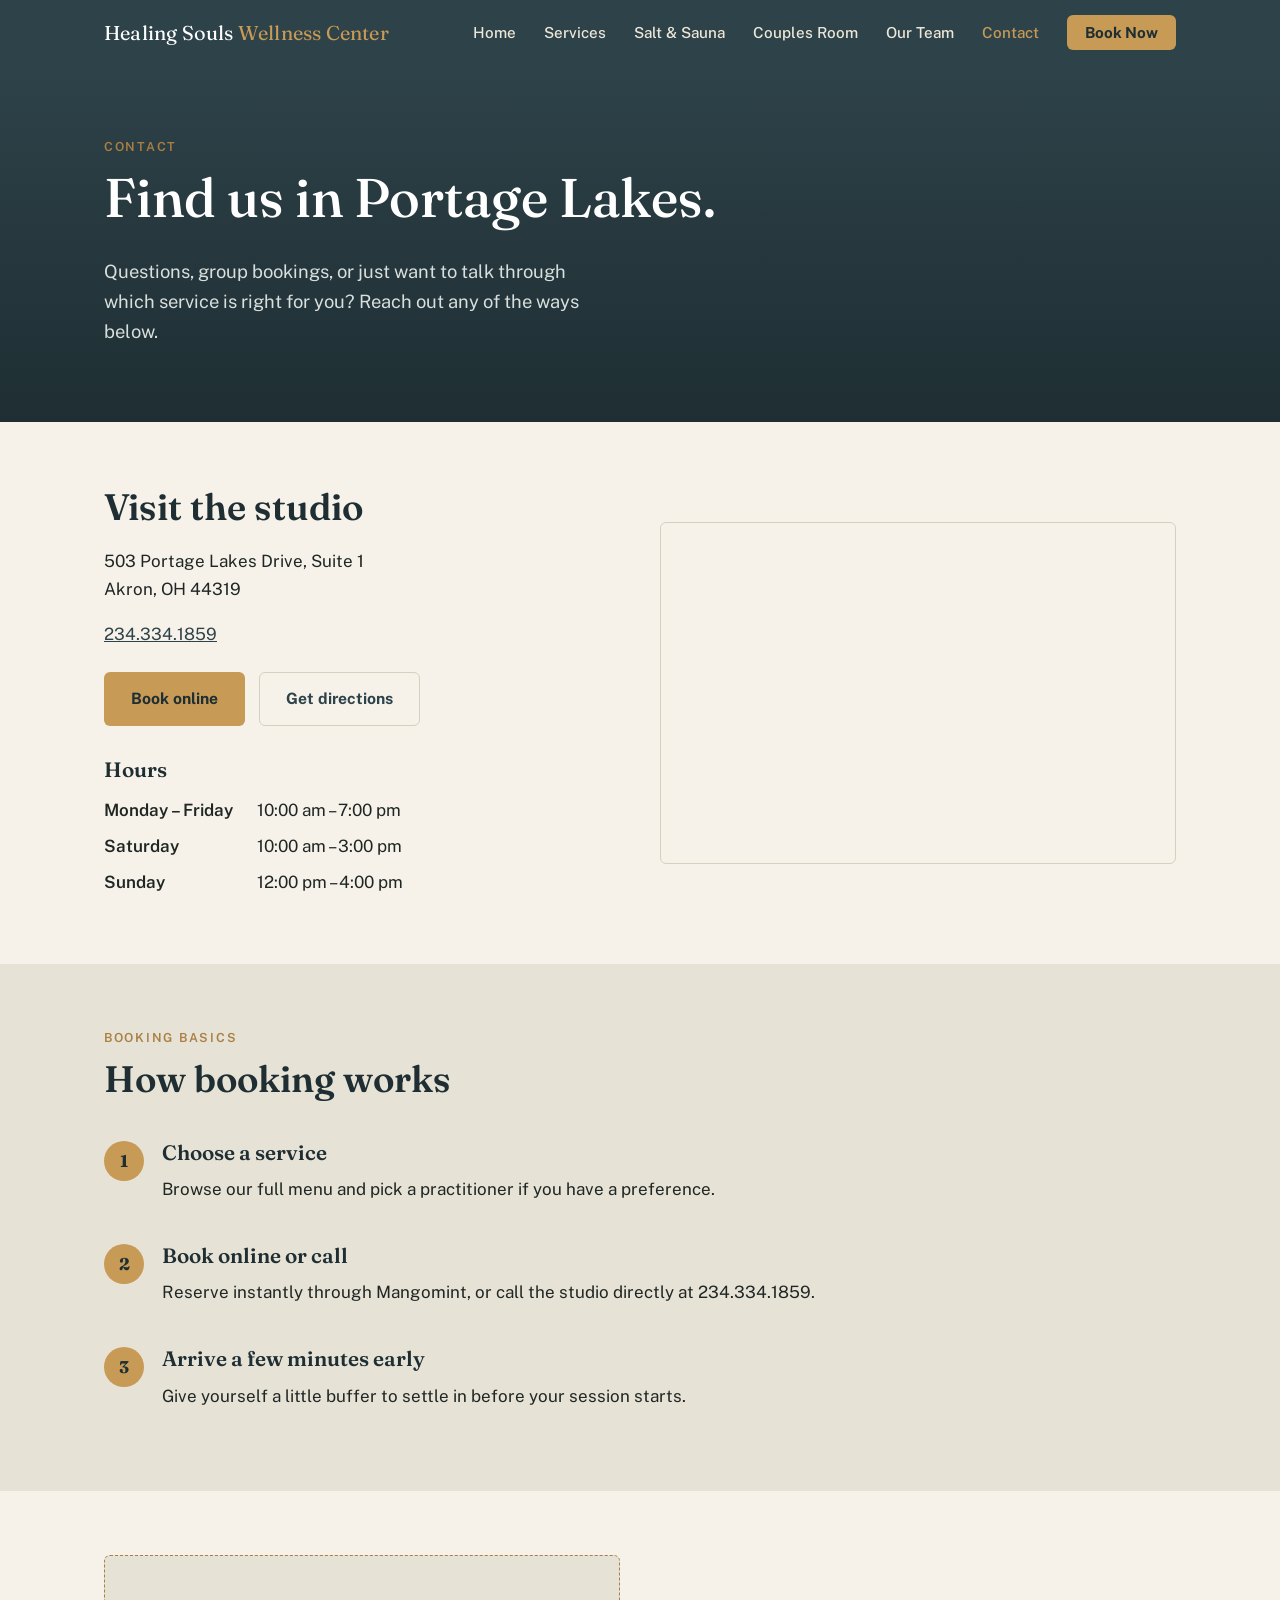
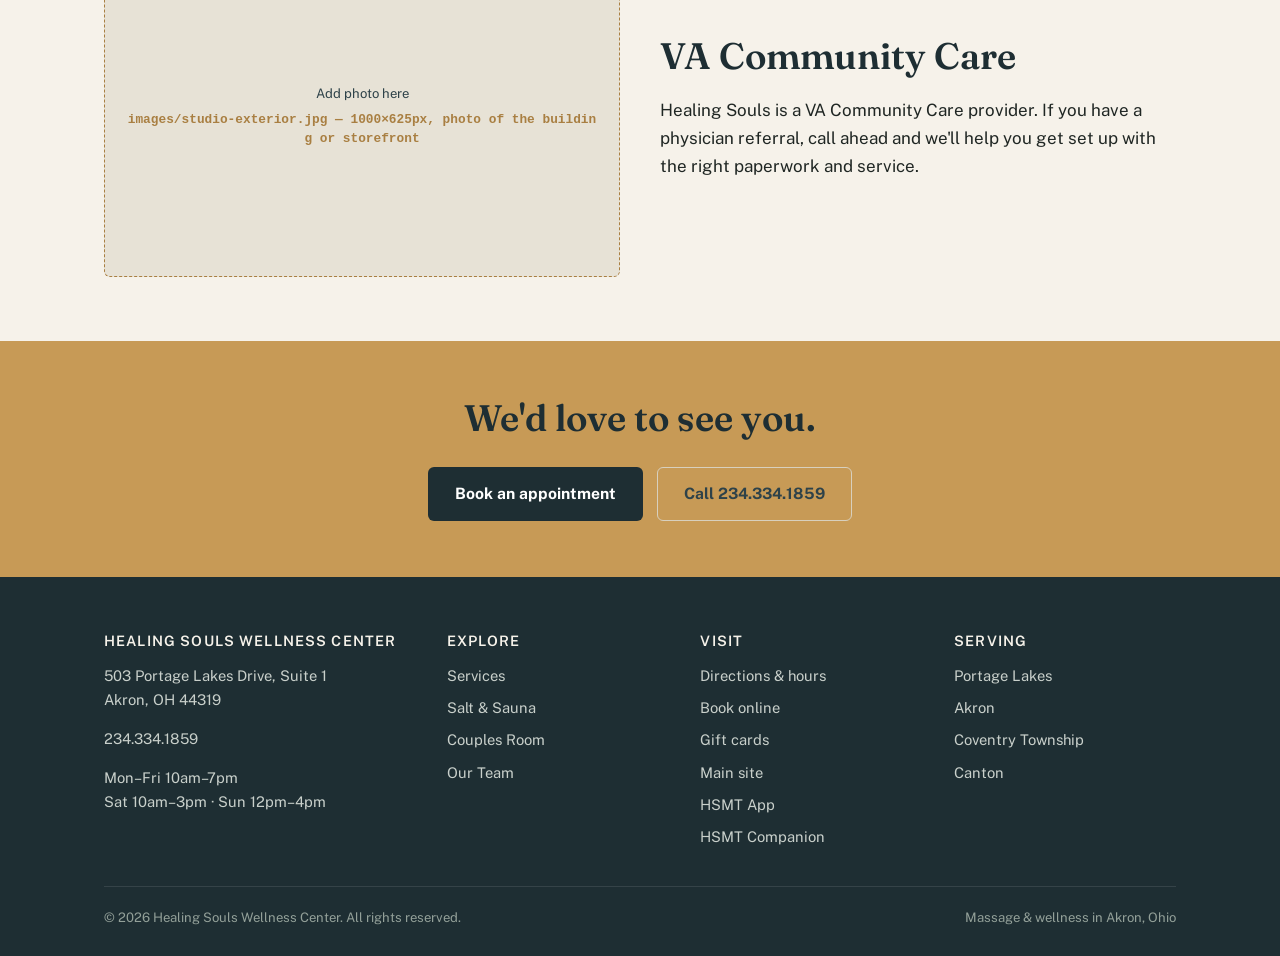
==== contact.html @ 97ab0d4b "Add site pages, styles and .nojekyll" ====
<!DOCTYPE html>
<html lang="en">
<head>
<meta charset="UTF-8">
<meta name="viewport" content="width=device-width, initial-scale=1.0">
<title>Contact &amp; Directions | Healing Souls Wellness Center, Akron OH</title>
<meta name="description" content="Visit Healing Souls Wellness Center at 503 Portage Lakes Drive, Suite 1, Akron OH 44319. Call 234.334.1859 or book online.">
<link rel="canonical" href="https://visit.healingsoulsmt.com/contact.html">
<link rel="preconnect" href="https://fonts.googleapis.com">
<link rel="preconnect" href="https://fonts.gstatic.com" crossorigin>
<link href="https://fonts.googleapis.com/css2?family=Fraunces:wght@400;500;600&family=Public+Sans:wght@400;500;600;700&display=swap" rel="stylesheet">
<link rel="stylesheet" href="styles.css">
</head>
<body>
<a class="skip-link" href="#main">Skip to content</a>

<header class="site-header">
  <nav class="nav" aria-label="Primary">
    <a class="brand" href="index.html">Healing Souls <span>Wellness Center</span></a>
    <button class="nav-toggle" aria-label="Toggle menu" aria-expanded="false">&#9776;</button>
    <ul class="nav-links">
      <li><a href="index.html">Home</a></li>
      <li><a href="services.html">Services</a></li>
      <li><a href="salt-sauna.html">Salt &amp; Sauna</a></li>
      <li><a href="couples-room.html">Couples Room</a></li>
      <li><a href="team.html">Our Team</a></li>
      <li><a class="current" href="contact.html">Contact</a></li>
      <li><a class="btn-book-nav" href="https://booking.mangomint.com/healingsouls" target="_blank" rel="noopener">Book Now</a></li>
    </ul>
  </nav>
</header>

<main id="main">

  <section class="hero" style="padding-bottom:56px;">
    <div class="wrap">
      <span class="eyebrow">Contact</span>
      <h1>Find us in Portage Lakes.</h1>
      <p class="lede">Questions, group bookings, or just want to talk through which service is right for you? Reach out any of the ways below.</p>
    </div>
  </section>

  <section>
    <div class="wrap grid-2">
      <div>
        <h2>Visit the studio</h2>
        <p>503 Portage Lakes Drive, Suite 1<br>Akron, OH 44319</p>
        <p><a href="tel:2343341859">234.334.1859</a></p>
        <div class="hero-ctas" style="margin-top:24px;">
          <a class="btn btn-primary" href="https://booking.mangomint.com/healingsouls" target="_blank" rel="noopener">Book online</a>
          <a class="btn btn-outline-dark" href="https://www.google.com/maps/search/?api=1&query=503+Portage+Lakes+Drive+Suite+1+Akron+OH+44319" target="_blank" rel="noopener">Get directions</a>
        </div>
        <div style="margin-top:32px;">
          <h3>Hours</h3>
          <table class="hours">
            <tr><th>Monday &ndash; Friday</th><td>10:00 am &ndash; 7:00 pm</td></tr>
            <tr><th>Saturday</th><td>10:00 am &ndash; 3:00 pm</td></tr>
            <tr><th>Sunday</th><td>12:00 pm &ndash; 4:00 pm</td></tr>
          </table>
        </div>
      </div>
      <div class="map-embed">
        <iframe
          title="Map to Healing Souls Wellness Center"
          loading="lazy"
          referrerpolicy="no-referrer-when-downgrade"
          src="https://www.google.com/maps?q=503+Portage+Lakes+Drive+Suite+1+Akron+OH+44319&output=embed">
        </iframe>
      </div>
    </div>
  </section>

  <section class="section-alt">
    <div class="wrap">
      <div class="section-head">
        <span class="eyebrow">Booking basics</span>
        <h2>How booking works</h2>
      </div>
      <ol class="steps">
        <li><div><h3>Choose a service</h3><p>Browse our full menu and pick a practitioner if you have a preference.</p></div></li>
        <li><div><h3>Book online or call</h3><p>Reserve instantly through Mangomint, or call the studio directly at 234.334.1859.</p></div></li>
        <li><div><h3>Arrive a few minutes early</h3><p>Give yourself a little buffer to settle in before your session starts.</p></div></li>
      </ol>
    </div>
  </section>

  <section>
    <div class="wrap grid-2">
      <div class="photo-slot ph-wide">
        <img class="photo" src="images/studio-exterior.jpg" alt="Exterior of Healing Souls Wellness Center in Akron Ohio" data-label="images/studio-exterior.jpg — 1000×625px, photo of the building or storefront">
      </div>
      <div>
        <h2>VA Community Care</h2>
        <p>Healing Souls is a VA Community Care provider. If you have a physician referral, call ahead and we'll help you get set up with the right paperwork and service.</p>
      </div>
    </div>
  </section>

  <section class="cta-band">
    <div class="wrap">
      <h2>We'd love to see you.</h2>
      <div class="hero-ctas" style="justify-content:center;">
        <a class="btn btn-primary" href="https://booking.mangomint.com/healingsouls" target="_blank" rel="noopener">Book an appointment</a>
        <a class="btn btn-outline-dark" href="tel:2343341859">Call 234.334.1859</a>
      </div>
    </div>
  </section>

</main>

<footer>
  <div class="wrap">
    <div class="footer-grid">
      <div>
        <h4>Healing Souls Wellness Center</h4>
        <p>503 Portage Lakes Drive, Suite 1<br>Akron, OH 44319</p>
        <p><a href="tel:2343341859">234.334.1859</a></p>
        <p>Mon&ndash;Fri 10am&ndash;7pm<br>Sat 10am&ndash;3pm &middot; Sun 12pm&ndash;4pm</p>
      </div>
      <div>
        <h4>Explore</h4>
        <ul>
          <li><a href="services.html">Services</a></li>
          <li><a href="salt-sauna.html">Salt &amp; Sauna</a></li>
          <li><a href="couples-room.html">Couples Room</a></li>
          <li><a href="team.html">Our Team</a></li>
        </ul>
      </div>
      <div>
        <h4>Visit</h4>
        <ul>
          <li><a href="contact.html">Directions &amp; hours</a></li>
          <li><a href="https://booking.mangomint.com/healingsouls" target="_blank" rel="noopener">Book online</a></li>
          <li><a href="https://clients.mangomint.com/gift-cards/healingsouls" target="_blank" rel="noopener">Gift cards</a></li>
          <li><a href="https://www.healingsoulsmt.com" target="_blank" rel="noopener">Main site</a></li>
          <li><a data-hsmt-link="app" href="#" target="_blank" rel="noopener">HSMT App</a></li>
          <li><a data-hsmt-link="companion" href="#" target="_blank" rel="noopener">HSMT Companion</a></li>
        </ul>
      </div>
      <div>
        <h4>Serving</h4>
        <ul>
          <li>Portage Lakes</li>
          <li>Akron</li>
          <li>Coventry Township</li>
          <li>Canton</li>
        </ul>
      </div>
    </div>
    <div class="footer-bottom">
      <span>&copy; 2026 Healing Souls Wellness Center. All rights reserved.</span>
      <span>Massage &amp; wellness in Akron, Ohio</span>
    </div>
  </div>
</footer>

<script src="script.js"></script>
</body>
</html>
---- styles.css ----
/* ===========================================================
   Healing Souls Wellness Center — shared stylesheet
   Design tokens
   =========================================================== */
:root {
  --color-ink: #1F2623;       /* body text, deep charcoal-green */
  --color-paper: #F6F2EA;     /* warm salt-stone background */
  --color-slate: #2E4249;     /* dusk lake-water, dark sections */
  --color-slate-dark: #1E2E33;
  --color-sage: #7C9885;      /* pine sage, secondary accent */
  --color-honey: #C79A56;     /* candlelight accent, CTAs */
  --color-honey-dark: #A97F42;
  --color-mist: #E7E2D6;      /* card / panel background */
  --color-line: #D8D0BE;      /* hairline borders on paper */

  --font-display: "Fraunces", Georgia, serif;
  --font-body: "Public Sans", -apple-system, BlinkMacSystemFont, "Segoe UI", sans-serif;

  --radius: 6px;
  --max-width: 1120px;
}

* { box-sizing: border-box; }

html { scroll-behavior: smooth; }

body {
  margin: 0;
  font-family: var(--font-body);
  color: var(--color-ink);
  background: var(--color-paper);
  line-height: 1.65;
  font-size: 17px;
  -webkit-font-smoothing: antialiased;
}

h1, h2, h3, h4 {
  font-family: var(--font-display);
  font-weight: 600;
  line-height: 1.15;
  margin: 0 0 0.5em 0;
  color: var(--color-slate-dark);
}

h1 { font-size: clamp(2.2rem, 4.5vw, 3.4rem); font-weight: 500; }
h2 { font-size: clamp(1.6rem, 3vw, 2.3rem); }
h3 { font-size: 1.3rem; }

p { margin: 0 0 1em 0; }

a { color: var(--color-slate); }

.eyebrow {
  font-family: var(--font-body);
  text-transform: uppercase;
  letter-spacing: 0.14em;
  font-size: 0.78rem;
  font-weight: 600;
  color: var(--color-honey-dark);
  display: block;
  margin-bottom: 0.75em;
}

.wrap {
  max-width: var(--max-width);
  margin: 0 auto;
  padding: 0 24px;
}

/* ---------- signature element: the breathline ---------- */
.breathline {
  width: 100%;
  height: 28px;
  display: block;
  overflow: hidden;
}
.breathline svg {
  width: 200%;
  height: 100%;
  animation: driftline 22s linear infinite;
}
@media (prefers-reduced-motion: reduce) {
  .breathline svg { animation: none; }
}
@keyframes driftline {
  from { transform: translateX(0); }
  to { transform: translateX(-50%); }
}

/* ---------- header / nav ---------- */
.site-header {
  background: var(--color-slate);
  color: #F6F2EA;
  position: sticky;
  top: 0;
  z-index: 50;
}
.nav {
  max-width: var(--max-width);
  margin: 0 auto;
  padding: 16px 24px;
  display: flex;
  align-items: center;
  justify-content: space-between;
  gap: 24px;
}
.brand {
  font-family: var(--font-display);
  font-size: 1.25rem;
  color: #fff;
  text-decoration: none;
  letter-spacing: 0.01em;
}
.brand span { color: var(--color-honey); }
.nav-links {
  display: flex;
  align-items: center;
  gap: 28px;
  list-style: none;
  margin: 0;
  padding: 0;
}
.nav-links a {
  color: #EDE7D8;
  text-decoration: none;
  font-size: 0.95rem;
  font-weight: 500;
}
.nav-links a:hover { color: var(--color-honey); }
.nav-links a.current { color: var(--color-honey); }
.btn-book-nav {
  background: var(--color-honey);
  color: var(--color-slate-dark) !important;
  padding: 9px 18px;
  border-radius: var(--radius);
  font-weight: 700 !important;
}
.btn-book-nav:hover { background: #d8ab68; }

.nav-toggle {
  display: none;
  background: none;
  border: none;
  color: #fff;
  font-size: 1.6rem;
  cursor: pointer;
}

@media (max-width: 820px) {
  .nav-toggle { display: block; }
  .nav-links {
    position: absolute;
    top: 100%;
    left: 0;
    right: 0;
    background: var(--color-slate);
    flex-direction: column;
    align-items: flex-start;
    padding: 12px 24px 24px;
    display: none;
    gap: 16px;
  }
  .nav-links.open { display: flex; }
  .btn-book-nav { align-self: flex-start; }
}

/* ---------- buttons ---------- */
.btn {
  display: inline-block;
  padding: 13px 26px;
  border-radius: var(--radius);
  text-decoration: none;
  font-weight: 700;
  font-size: 0.98rem;
  border: 1px solid transparent;
  cursor: pointer;
}
.btn-primary { background: var(--color-honey); color: var(--color-slate-dark); }
.btn-primary:hover { background: #d8ab68; }
.btn-outline { background: transparent; color: #F6F2EA; border-color: rgba(246,242,234,0.5); }
.btn-outline:hover { border-color: var(--color-honey); color: var(--color-honey); }
.btn-outline-dark { background: transparent; color: var(--color-slate); border-color: var(--color-line); }
.btn-outline-dark:hover { border-color: var(--color-slate); }

/* ---------- hero ---------- */
.hero {
  background: linear-gradient(180deg, var(--color-slate) 0%, var(--color-slate-dark) 100%);
  color: #F6F2EA;
  padding: 72px 0 0;
}
.hero-inner {
  max-width: var(--max-width);
  margin: 0 auto;
  padding: 0 24px 56px;
  display: grid;
  grid-template-columns: 1.1fr 0.9fr;
  gap: 48px;
  align-items: center;
}
.hero h1 { color: #fff; }
.hero p.lede { font-size: 1.15rem; color: #D9DFDC; max-width: 46ch; }
.hero-ctas { display: flex; gap: 14px; margin-top: 28px; flex-wrap: wrap; }
.hero-trust {
  display: flex;
  gap: 22px;
  margin-top: 36px;
  flex-wrap: wrap;
  font-size: 0.88rem;
  color: #B9C2BE;
}
.hero-trust strong { color: #EDE7D8; display: block; font-family: var(--font-display); font-size: 1.4rem; font-weight: 500;}

@media (max-width: 820px) {
  .hero-inner { grid-template-columns: 1fr; }
}

/* ---------- photo placeholders ---------- */
.photo-slot {
  position: relative;
  width: 100%;
  border-radius: var(--radius);
  overflow: hidden;
  background: var(--color-mist);
  border: 1px dashed var(--color-honey-dark);
  display: flex;
  align-items: center;
  justify-content: center;
  min-height: 200px;
  color: var(--color-slate);
}
.photo-slot img {
  width: 100%;
  height: 100%;
  object-fit: cover;
  display: block;
}
.photo-slot .placeholder-note {
  padding: 20px;
  text-align: center;
  font-size: 0.82rem;
  line-height: 1.5;
}
.photo-slot .placeholder-note code {
  display: block;
  margin-top: 6px;
  font-weight: 700;
  color: var(--color-honey-dark);
  font-size: 0.8rem;
  word-break: break-all;
}
.ph-square { aspect-ratio: 1 / 1; }
.ph-wide { aspect-ratio: 16 / 10; }
.ph-tall { aspect-ratio: 3 / 4; }

/* ---------- sections ---------- */
section { padding: 64px 0; }
.section-alt { background: var(--color-mist); }
.section-dark { background: var(--color-slate); color: #F6F2EA; }
.section-dark h2 { color: #fff; }
.section-head { max-width: 640px; margin-bottom: 40px; }

/* ---------- grids / cards ---------- */
.grid-3 { display: grid; grid-template-columns: repeat(3, 1fr); gap: 28px; }
.grid-2 { display: grid; grid-template-columns: 1fr 1fr; gap: 40px; align-items: center; }
.grid-team { display: grid; grid-template-columns: repeat(4, 1fr); gap: 24px; }
@media (max-width: 1000px) { .grid-team { grid-template-columns: 1fr 1fr; } }
@media (max-width: 560px) { .grid-team { grid-template-columns: 1fr; } }
@media (max-width: 820px) {
  .grid-3 { grid-template-columns: 1fr; }
  .grid-2 { grid-template-columns: 1fr; }
}
.card {
  background: #fff;
  border: 1px solid var(--color-line);
  border-radius: var(--radius);
  padding: 28px;
}
.card h3 { margin-bottom: 10px; }
.card .price-note { font-size: 0.85rem; color: var(--color-sage); font-weight: 600; }

/* ---------- service list rows ---------- */
.service-row {
  display: grid;
  grid-template-columns: 1fr auto;
  gap: 12px;
  padding: 22px 0;
  border-bottom: 1px solid var(--color-line);
}
.service-row h3 { margin-bottom: 4px; }
.service-row p { margin: 0; color: #4A534E; }

/* ---------- team ---------- */
.team-card { text-align: left; }
.team-card .photo-slot { margin-bottom: 18px; }
.team-card .role { color: var(--color-sage); font-weight: 700; font-size: 0.85rem; text-transform: uppercase; letter-spacing: 0.06em; margin-bottom: 10px; }

/* ---------- quote / testimonial ---------- */
.quote {
  font-family: var(--font-display);
  font-size: 1.4rem;
  font-weight: 500;
  color: var(--color-slate-dark);
  max-width: 60ch;
  line-height: 1.4;
}
.quote-attr { margin-top: 14px; font-family: var(--font-body); font-size: 0.9rem; color: var(--color-sage); font-weight: 600; }

/* ---------- steps ---------- */
.steps { counter-reset: step; list-style: none; margin: 0; padding: 0; display: grid; gap: 24px; }
.steps li { display: flex; gap: 18px; }
.steps li::before {
  counter-increment: step;
  content: counter(step);
  flex: 0 0 auto;
  width: 40px; height: 40px;
  border-radius: 50%;
  background: var(--color-honey);
  color: var(--color-slate-dark);
  display: flex; align-items: center; justify-content: center;
  font-family: var(--font-display); font-weight: 700;
}

/* ---------- CTA band ---------- */
.cta-band {
  background: var(--color-honey);
  color: var(--color-slate-dark);
  padding: 56px 0;
  text-align: center;
}
.cta-band h2 { color: var(--color-slate-dark); }
.cta-band .btn-primary { background: var(--color-slate-dark); color: #fff; }
.cta-band .btn-primary:hover { background: #14201f; }

/* ---------- footer ---------- */
footer {
  background: var(--color-slate-dark);
  color: #C9D0CB;
  padding: 56px 0 28px;
  font-size: 0.92rem;
}
.footer-grid {
  display: grid;
  grid-template-columns: 1.4fr 1fr 1fr 1fr;
  gap: 32px;
  margin-bottom: 36px;
}
@media (max-width: 820px) {
  .footer-grid { grid-template-columns: 1fr 1fr; }
}
footer h4 { color: #F6F2EA; font-family: var(--font-body); font-size: 0.9rem; text-transform: uppercase; letter-spacing: 0.08em; margin-bottom: 14px; }
footer a { color: #C9D0CB; text-decoration: none; }
footer a:hover { color: var(--color-honey); }
footer ul { list-style: none; margin: 0; padding: 0; display: grid; gap: 8px; }
.footer-bottom {
  border-top: 1px solid rgba(255,255,255,0.1);
  padding-top: 20px;
  display: flex;
  justify-content: space-between;
  flex-wrap: wrap;
  gap: 10px;
  font-size: 0.82rem;
  color: #93A099;
}

/* ---------- misc ---------- */
.badge-row { display: flex; flex-wrap: wrap; gap: 10px; margin-top: 20px; }
.badge {
  background: var(--color-mist);
  border: 1px solid var(--color-line);
  color: var(--color-slate);
  font-size: 0.8rem;
  font-weight: 600;
  padding: 6px 12px;
  border-radius: 30px;
}
.map-embed {
  border-radius: var(--radius);
  overflow: hidden;
  border: 1px solid var(--color-line);
}
.map-embed iframe { display: block; width: 100%; height: 340px; border: 0; }

.skip-link {
  position: absolute;
  left: -999px;
  top: 0;
  background: var(--color-honey);
  color: var(--color-slate-dark);
  padding: 10px 16px;
  z-index: 100;
}
.skip-link:focus { left: 16px; top: 16px; }

:focus-visible { outline: 2px solid var(--color-honey); outline-offset: 2px; }

/* ---------- hero video, hours, HSMT companion ---------- */
.hero-video { width: 100%; height: 100%; object-fit: cover; display: block; }
.photo-slot:has(.hero-video) { border: 0; }
table.hours { border-collapse: collapse; }
table.hours th, table.hours td { text-align: left; padding: 4px 24px 4px 0; font-weight: 400; }
table.hours th { font-weight: 600; }
.companion-band .eyebrow { color: var(--color-honey, #C79A56); }
.companion-ctas { align-self: center; }
a[data-hsmt-link].link-pending { opacity: 0.6; cursor: not-allowed; }
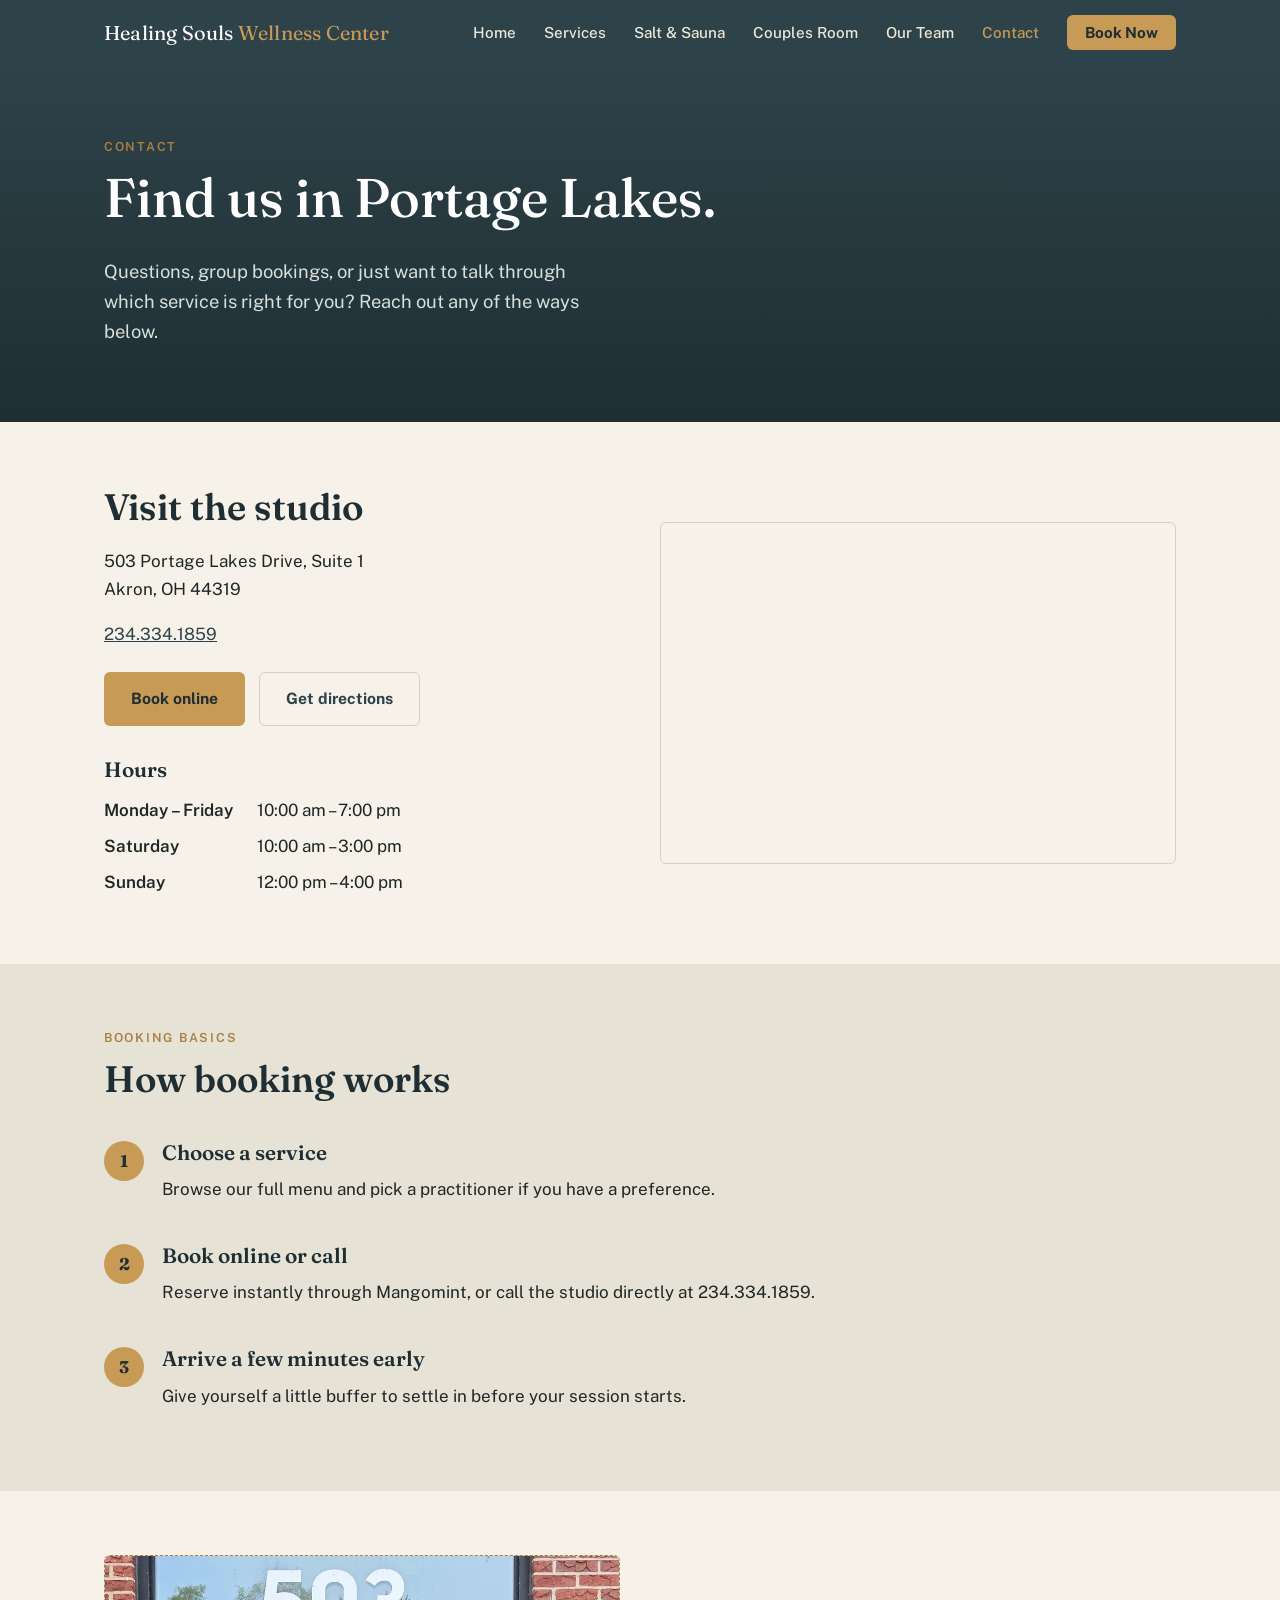
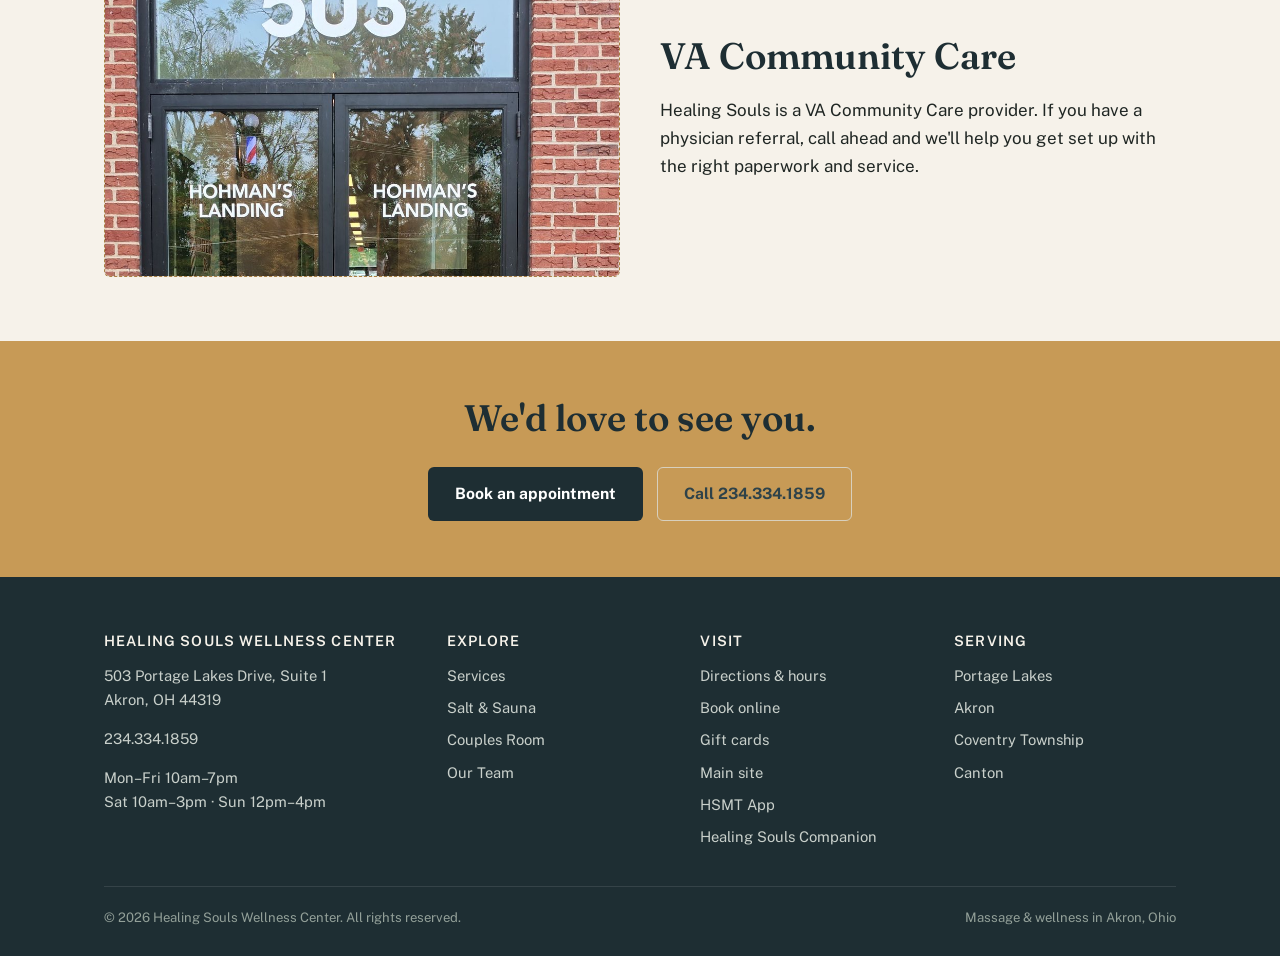
==== commit 49c12999: "Rename to Healing Souls Companion, add per-service booking links" ====
--- a/contact.html
+++ b/contact.html
@@ -134,7 +134,7 @@
           <li><a href="https://clients.mangomint.com/gift-cards/healingsouls" target="_blank" rel="noopener">Gift cards</a></li>
           <li><a href="https://www.healingsoulsmt.com" target="_blank" rel="noopener">Main site</a></li>
           <li><a data-hsmt-link="app" href="#" target="_blank" rel="noopener">HSMT App</a></li>
-          <li><a data-hsmt-link="companion" href="#" target="_blank" rel="noopener">HSMT Companion</a></li>
+          <li><a data-hsmt-link="companion" href="#" target="_blank" rel="noopener">Healing Souls Companion</a></li>
         </ul>
       </div>
       <div>
--- a/styles.css
+++ b/styles.css
@@ -289,6 +289,17 @@
 .service-row h3 { margin-bottom: 4px; }
 .service-row p { margin: 0; color: #4A534E; }
 
+/* per-service booking link */
+.book-link {
+  display: inline-block;
+  margin-top: 12px;
+  font-weight: 600;
+  font-size: 0.95rem;
+  color: var(--color-honey-dark);
+  text-decoration: none;
+}
+.book-link:hover { color: var(--color-slate); text-decoration: underline; }
+
 /* ---------- team ---------- */
 .team-card { text-align: left; }
 .team-card .photo-slot { margin-bottom: 18px; }
@@ -392,13 +403,13 @@
 .skip-link:focus { left: 16px; top: 16px; }
 
 :focus-visible { outline: 2px solid var(--color-honey); outline-offset: 2px; }
-
-/* ---------- hero video, hours, HSMT companion ---------- */
-.hero-video { width: 100%; height: 100%; object-fit: cover; display: block; }
-.photo-slot:has(.hero-video) { border: 0; }
-table.hours { border-collapse: collapse; }
-table.hours th, table.hours td { text-align: left; padding: 4px 24px 4px 0; font-weight: 400; }
-table.hours th { font-weight: 600; }
-.companion-band .eyebrow { color: var(--color-honey, #C79A56); }
-.companion-ctas { align-self: center; }
-a[data-hsmt-link].link-pending { opacity: 0.6; cursor: not-allowed; }
+
+/* ---------- hero video, hours, HSMT companion ---------- */
+.hero-video { width: 100%; height: 100%; object-fit: cover; display: block; }
+.photo-slot:has(.hero-video) { border: 0; }
+table.hours { border-collapse: collapse; }
+table.hours th, table.hours td { text-align: left; padding: 4px 24px 4px 0; font-weight: 400; }
+table.hours th { font-weight: 600; }
+.companion-band .eyebrow { color: var(--color-honey, #C79A56); }
+.companion-ctas { align-self: center; }
+a[data-hsmt-link].link-pending { opacity: 0.6; cursor: not-allowed; }
